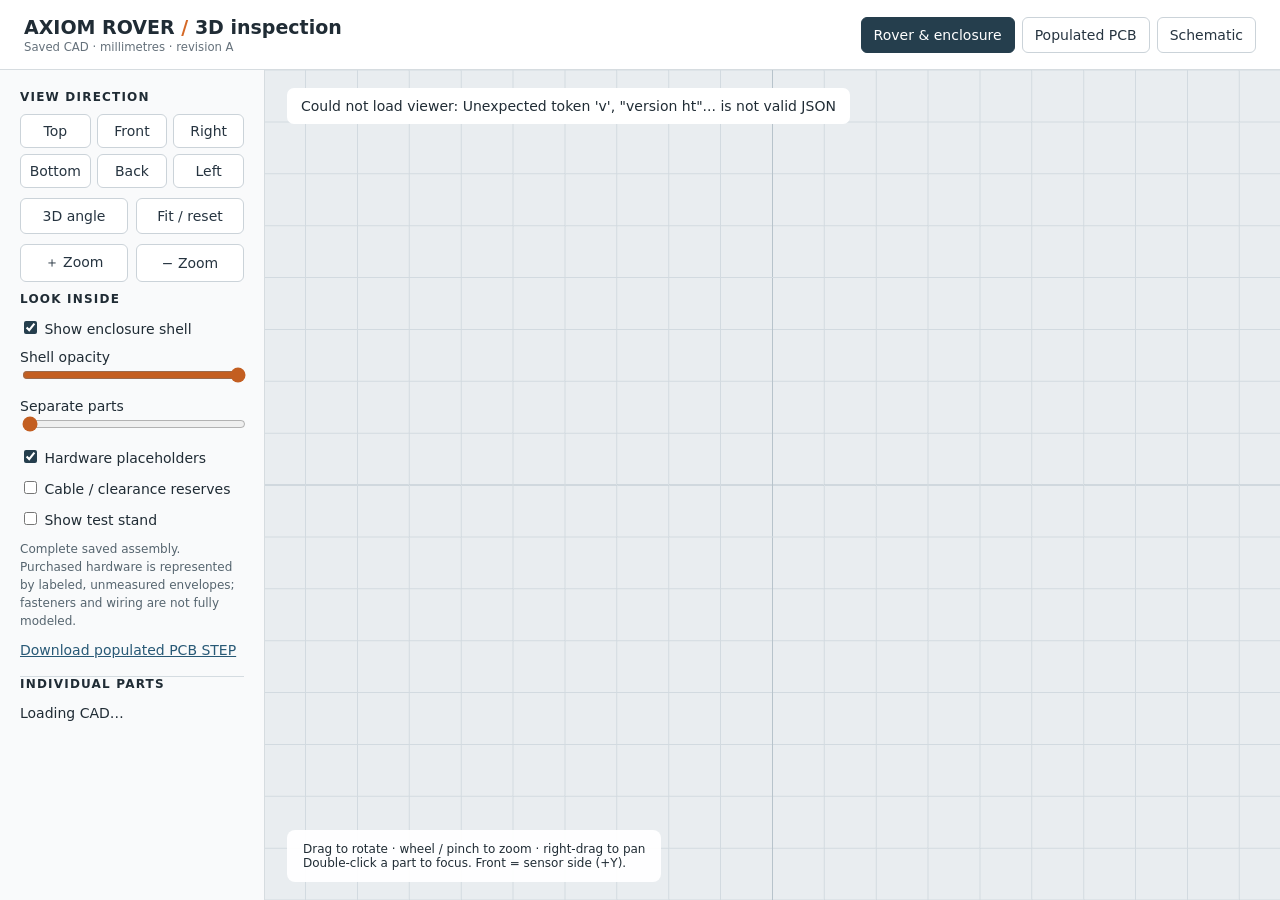
==== viewer/index.html @ 493c97a8 "feat: add interactive rover and populated PCB viewer" ====
<!doctype html><html lang="en"><head><meta charset="utf-8"><meta name="viewport" content="width=device-width,initial-scale=1"><title>Axiom Rover · 3D inspection</title>
<style>
*{box-sizing:border-box}body{margin:0;background:#e9edf0;color:#202c35;font:14px system-ui,sans-serif}header{height:70px;background:#fff;border-bottom:1px solid #d6dce0;display:flex;align-items:center;gap:24px;padding:0 24px}h1{font-size:19px;margin:0}small{color:#65717b}nav{display:flex;gap:7px;margin-left:auto}button,select{font:inherit;border:1px solid #cbd3d9;background:white;color:#263440;border-radius:6px;padding:9px 12px;cursor:pointer}button:hover{background:#eaf0f5}button[aria-pressed=true]{background:#253e4d;color:white;border-color:#253e4d}button:focus-visible,input:focus-visible,select:focus-visible{outline:3px solid #eb7b2f;outline-offset:2px}main{display:grid;grid-template-columns:265px 1fr;height:calc(100dvh - 70px)}aside{background:#f9fafb;padding:20px;overflow:auto;border-right:1px solid #d6dce0}h2{font-size:12px;letter-spacing:.1em;text-transform:uppercase;margin:20px 0 10px}h2:first-child{margin-top:0}.views{display:grid;grid-template-columns:repeat(3,1fr);gap:6px}.views button{padding:8px 2px}.row{display:flex;gap:8px;margin:10px 0}.row button{flex:1}label{display:block;margin:12px 0}input[type=range]{width:100%;accent-color:#c35e21}input[type=checkbox]{accent-color:#253e4d}#stage{position:relative;min-width:0;overflow:hidden}canvas{display:block;touch-action:none;width:100%;height:100%}#hint{position:absolute;left:22px;bottom:18px;background:#fffffff0;padding:12px 16px;border-radius:8px;pointer-events:none;font-size:12px}#status{position:absolute;left:22px;top:18px;background:#fff;padding:10px 14px;border-radius:7px;max-width:80%}#parts label{margin:7px 0;font-size:12px;overflow-wrap:anywhere}#parts{border-top:1px solid #d5dce1;margin-top:18px}#drawing{display:none;position:absolute;inset:0;overflow:hidden;background:#f7f5ef;touch-action:none}#drawing img{position:absolute;left:50%;top:50%;max-width:none;user-select:none;pointer-events:none}a{color:#285976}.note{font-size:12px;line-height:1.5;color:#56656f}.download{display:block;margin-top:10px}@media(max-width:700px){header{padding:12px;height:auto;flex-wrap:wrap;gap:8px}nav{margin-left:0}main{grid-template-columns:190px 1fr;height:85dvh}aside{padding:10px}h1{font-size:16px}#hint{left:8px;bottom:8px;padding:8px;max-width:90%}}
</style><script type="importmap">{"imports":{"three":"./vendor/three.module.js"}}</script></head><body>
<header><div><h1>AXIOM ROVER <span style="color:#d56927">/</span> 3D inspection</h1><small>Saved CAD · millimetres · revision A</small></div><nav aria-label="Inspect"><button data-mode="rover" aria-pressed="true">Rover & enclosure</button><button data-mode="pcb" aria-pressed="false">Populated PCB</button><button data-mode="schematic" aria-pressed="false">Schematic</button></nav></header>
<main><aside><h2>View direction</h2><div class="views"><button data-view="top">Top</button><button data-view="front">Front</button><button data-view="right">Right</button><button data-view="bottom">Bottom</button><button data-view="back">Back</button><button data-view="left">Left</button></div><div class="row"><button id="iso">3D angle</button><button id="fit">Fit / reset</button></div><div class="row"><button id="in" aria-label="Zoom in">＋ Zoom</button><button id="out" aria-label="Zoom out">− Zoom</button></div>
<section id="rover-options"><h2>Look inside</h2><label><input id="shell" type="checkbox" checked> Show enclosure shell</label><label>Shell opacity <input id="opacity" type="range" min="0.08" max="1" step=".02" value="1"></label><label>Separate parts <input id="explode" type="range" min="0" max="1" step=".02" value="0"></label><label><input id="envelopes" type="checkbox" checked> Hardware placeholders</label><label><input id="reserves" type="checkbox"> Cable / clearance reserves</label><label><input id="stand" type="checkbox"> Show test stand</label></section>
<section id="pcb-options" hidden><h2>Board detail</h2><label><input id="components" type="checkbox" checked> Show components</label><div class="row"><button data-drawing="top">Top routing</button><button data-drawing="bottom">Bottom routing</button></div><button id="board3d">Return to 3D board</button></section>
<p class="note" id="disclaimer">Complete saved assembly. Purchased hardware is represented by labeled, unmeasured envelopes; fasteners and wiring are not fully modeled.</p><a class="download" href="carrier-populated.step" download>Download populated PCB STEP</a><div id="parts"><h2>Individual parts</h2><p>Loading CAD…</p></div></aside>
<div id="stage"><div id="status" role="status">Loading CAD geometry…</div><div id="drawing"><img alt="Circuit drawing"></div><div id="hint">Drag to rotate · wheel / pinch to zoom · right-drag to pan<br>Double-click a part to focus. Front = sensor side (+Y).</div></div></main>
<script type="module" src="app.js"></script></body></html>
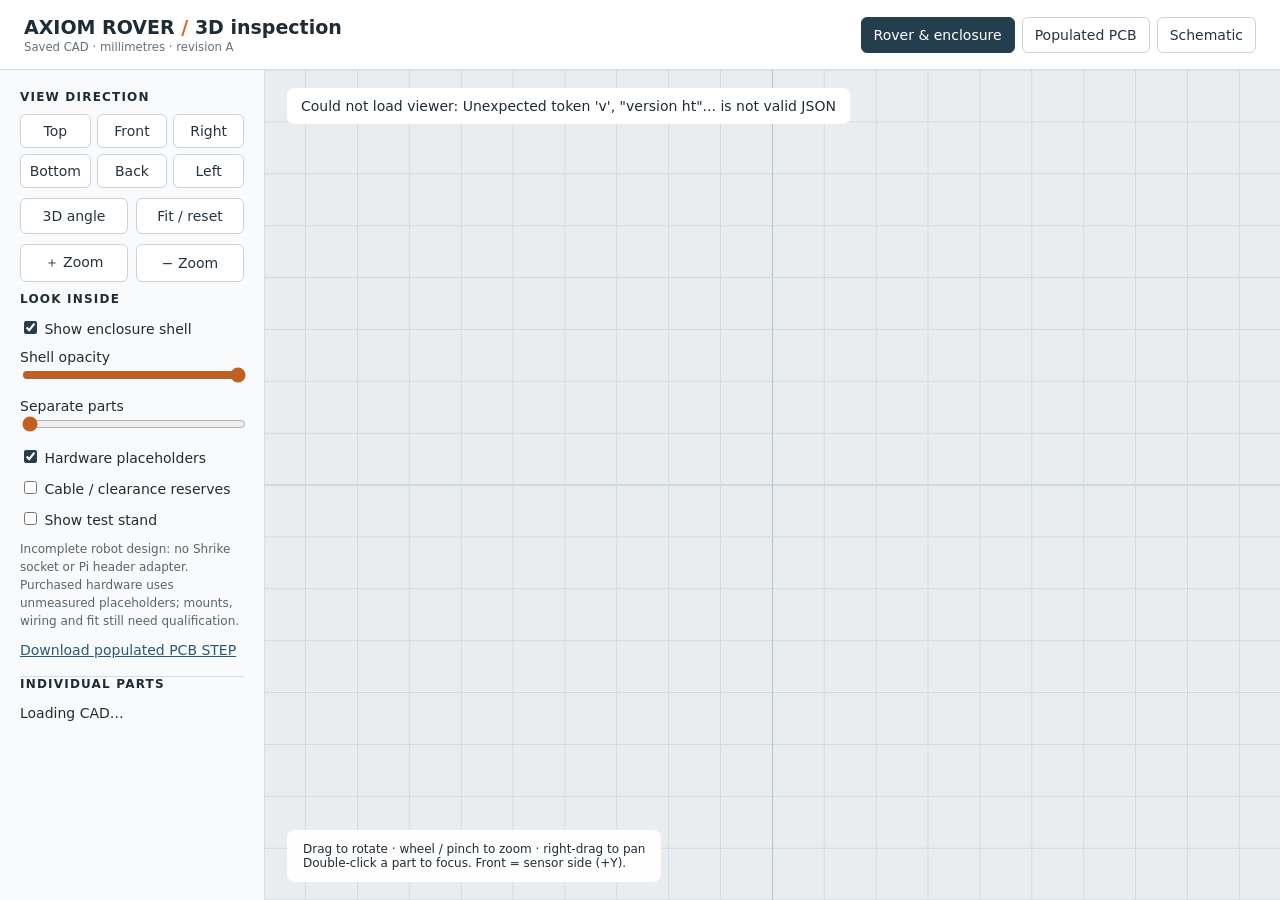
==== commit afb0c9eb: "fix(hardware): correct Pi mounting datum and document carrier gaps" ====
--- a/viewer/index.html
+++ b/viewer/index.html
@@ -6,6 +6,6 @@
 <main><aside><h2>View direction</h2><div class="views"><button data-view="top">Top</button><button data-view="front">Front</button><button data-view="right">Right</button><button data-view="bottom">Bottom</button><button data-view="back">Back</button><button data-view="left">Left</button></div><div class="row"><button id="iso">3D angle</button><button id="fit">Fit / reset</button></div><div class="row"><button id="in" aria-label="Zoom in">＋ Zoom</button><button id="out" aria-label="Zoom out">− Zoom</button></div>
 <section id="rover-options"><h2>Look inside</h2><label><input id="shell" type="checkbox" checked> Show enclosure shell</label><label>Shell opacity <input id="opacity" type="range" min="0.08" max="1" step=".02" value="1"></label><label>Separate parts <input id="explode" type="range" min="0" max="1" step=".02" value="0"></label><label><input id="envelopes" type="checkbox" checked> Hardware placeholders</label><label><input id="reserves" type="checkbox"> Cable / clearance reserves</label><label><input id="stand" type="checkbox"> Show test stand</label></section>
 <section id="pcb-options" hidden><h2>Board detail</h2><label><input id="components" type="checkbox" checked> Show components</label><div class="row"><button data-drawing="top">Top routing</button><button data-drawing="bottom">Bottom routing</button></div><button id="board3d">Return to 3D board</button></section>
-<p class="note" id="disclaimer">Complete saved assembly. Purchased hardware is represented by labeled, unmeasured envelopes; fasteners and wiring are not fully modeled.</p><a class="download" href="carrier-populated.step" download>Download populated PCB STEP</a><div id="parts"><h2>Individual parts</h2><p>Loading CAD…</p></div></aside>
+<p class="note" id="disclaimer">Incomplete robot design: no Shrike socket or Pi header adapter. Purchased hardware uses unmeasured placeholders; mounts, wiring and fit still need qualification.</p><a class="download" href="carrier-populated.step" download>Download populated PCB STEP</a><div id="parts"><h2>Individual parts</h2><p>Loading CAD…</p></div></aside>
 <div id="stage"><div id="status" role="status">Loading CAD geometry…</div><div id="drawing"><img alt="Circuit drawing"></div><div id="hint">Drag to rotate · wheel / pinch to zoom · right-drag to pan<br>Double-click a part to focus. Front = sensor side (+Y).</div></div></main>
 <script type="module" src="app.js"></script></body></html>
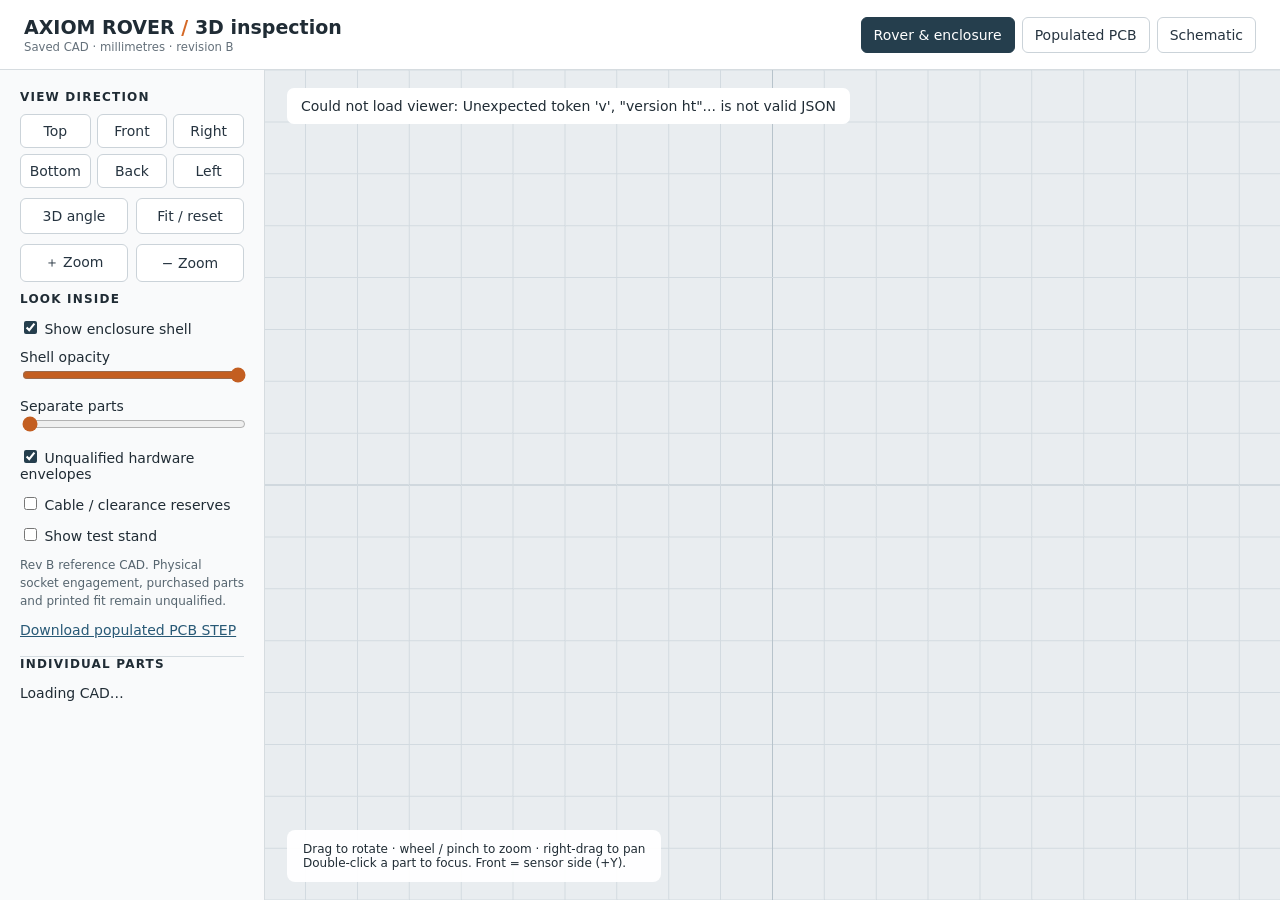
==== commit 193e4ef1: "Add Rev B Pi 5 and Shrike rover carrier and enclosure" ====
--- a/viewer/index.html
+++ b/viewer/index.html
@@ -2,10 +2,10 @@
 <style>
 *{box-sizing:border-box}body{margin:0;background:#e9edf0;color:#202c35;font:14px system-ui,sans-serif}header{height:70px;background:#fff;border-bottom:1px solid #d6dce0;display:flex;align-items:center;gap:24px;padding:0 24px}h1{font-size:19px;margin:0}small{color:#65717b}nav{display:flex;gap:7px;margin-left:auto}button,select{font:inherit;border:1px solid #cbd3d9;background:white;color:#263440;border-radius:6px;padding:9px 12px;cursor:pointer}button:hover{background:#eaf0f5}button[aria-pressed=true]{background:#253e4d;color:white;border-color:#253e4d}button:focus-visible,input:focus-visible,select:focus-visible{outline:3px solid #eb7b2f;outline-offset:2px}main{display:grid;grid-template-columns:265px 1fr;height:calc(100dvh - 70px)}aside{background:#f9fafb;padding:20px;overflow:auto;border-right:1px solid #d6dce0}h2{font-size:12px;letter-spacing:.1em;text-transform:uppercase;margin:20px 0 10px}h2:first-child{margin-top:0}.views{display:grid;grid-template-columns:repeat(3,1fr);gap:6px}.views button{padding:8px 2px}.row{display:flex;gap:8px;margin:10px 0}.row button{flex:1}label{display:block;margin:12px 0}input[type=range]{width:100%;accent-color:#c35e21}input[type=checkbox]{accent-color:#253e4d}#stage{position:relative;min-width:0;overflow:hidden}canvas{display:block;touch-action:none;width:100%;height:100%}#hint{position:absolute;left:22px;bottom:18px;background:#fffffff0;padding:12px 16px;border-radius:8px;pointer-events:none;font-size:12px}#status{position:absolute;left:22px;top:18px;background:#fff;padding:10px 14px;border-radius:7px;max-width:80%}#parts label{margin:7px 0;font-size:12px;overflow-wrap:anywhere}#parts{border-top:1px solid #d5dce1;margin-top:18px}#drawing{display:none;position:absolute;inset:0;overflow:hidden;background:#f7f5ef;touch-action:none}#drawing img{position:absolute;left:50%;top:50%;max-width:none;user-select:none;pointer-events:none}a{color:#285976}.note{font-size:12px;line-height:1.5;color:#56656f}.download{display:block;margin-top:10px}@media(max-width:700px){header{padding:12px;height:auto;flex-wrap:wrap;gap:8px}nav{margin-left:0}main{grid-template-columns:190px 1fr;height:85dvh}aside{padding:10px}h1{font-size:16px}#hint{left:8px;bottom:8px;padding:8px;max-width:90%}}
 </style><script type="importmap">{"imports":{"three":"./vendor/three.module.js"}}</script></head><body>
-<header><div><h1>AXIOM ROVER <span style="color:#d56927">/</span> 3D inspection</h1><small>Saved CAD · millimetres · revision A</small></div><nav aria-label="Inspect"><button data-mode="rover" aria-pressed="true">Rover & enclosure</button><button data-mode="pcb" aria-pressed="false">Populated PCB</button><button data-mode="schematic" aria-pressed="false">Schematic</button></nav></header>
+<header><div><h1>AXIOM ROVER <span style="color:#d56927">/</span> 3D inspection</h1><small>Saved CAD · millimetres · revision B</small></div><nav aria-label="Inspect"><button data-mode="rover" aria-pressed="true">Rover & enclosure</button><button data-mode="pcb" aria-pressed="false">Populated PCB</button><button data-mode="schematic" aria-pressed="false">Schematic</button></nav></header>
 <main><aside><h2>View direction</h2><div class="views"><button data-view="top">Top</button><button data-view="front">Front</button><button data-view="right">Right</button><button data-view="bottom">Bottom</button><button data-view="back">Back</button><button data-view="left">Left</button></div><div class="row"><button id="iso">3D angle</button><button id="fit">Fit / reset</button></div><div class="row"><button id="in" aria-label="Zoom in">＋ Zoom</button><button id="out" aria-label="Zoom out">− Zoom</button></div>
-<section id="rover-options"><h2>Look inside</h2><label><input id="shell" type="checkbox" checked> Show enclosure shell</label><label>Shell opacity <input id="opacity" type="range" min="0.08" max="1" step=".02" value="1"></label><label>Separate parts <input id="explode" type="range" min="0" max="1" step=".02" value="0"></label><label><input id="envelopes" type="checkbox" checked> Hardware placeholders</label><label><input id="reserves" type="checkbox"> Cable / clearance reserves</label><label><input id="stand" type="checkbox"> Show test stand</label></section>
+<section id="rover-options"><h2>Look inside</h2><label><input id="shell" type="checkbox" checked> Show enclosure shell</label><label>Shell opacity <input id="opacity" type="range" min="0.08" max="1" step=".02" value="1"></label><label>Separate parts <input id="explode" type="range" min="0" max="1" step=".02" value="0"></label><label><input id="envelopes" type="checkbox" checked> Unqualified hardware envelopes</label><label><input id="reserves" type="checkbox"> Cable / clearance reserves</label><label><input id="stand" type="checkbox"> Show test stand</label></section>
 <section id="pcb-options" hidden><h2>Board detail</h2><label><input id="components" type="checkbox" checked> Show components</label><div class="row"><button data-drawing="top">Top routing</button><button data-drawing="bottom">Bottom routing</button></div><button id="board3d">Return to 3D board</button></section>
-<p class="note" id="disclaimer">Incomplete robot design: no Shrike socket or Pi header adapter. Purchased hardware uses unmeasured placeholders; mounts, wiring and fit still need qualification.</p><a class="download" href="carrier-populated.step" download>Download populated PCB STEP</a><div id="parts"><h2>Individual parts</h2><p>Loading CAD…</p></div></aside>
+<p class="note" id="disclaimer">Rev B reference CAD. Physical socket engagement, purchased parts and printed fit remain unqualified.</p><a class="download" href="carrier-populated.step" download>Download populated PCB STEP</a><div id="parts"><h2>Individual parts</h2><p>Loading CAD…</p></div></aside>
 <div id="stage"><div id="status" role="status">Loading CAD geometry…</div><div id="drawing"><img alt="Circuit drawing"></div><div id="hint">Drag to rotate · wheel / pinch to zoom · right-drag to pan<br>Double-click a part to focus. Front = sensor side (+Y).</div></div></main>
 <script type="module" src="app.js"></script></body></html>
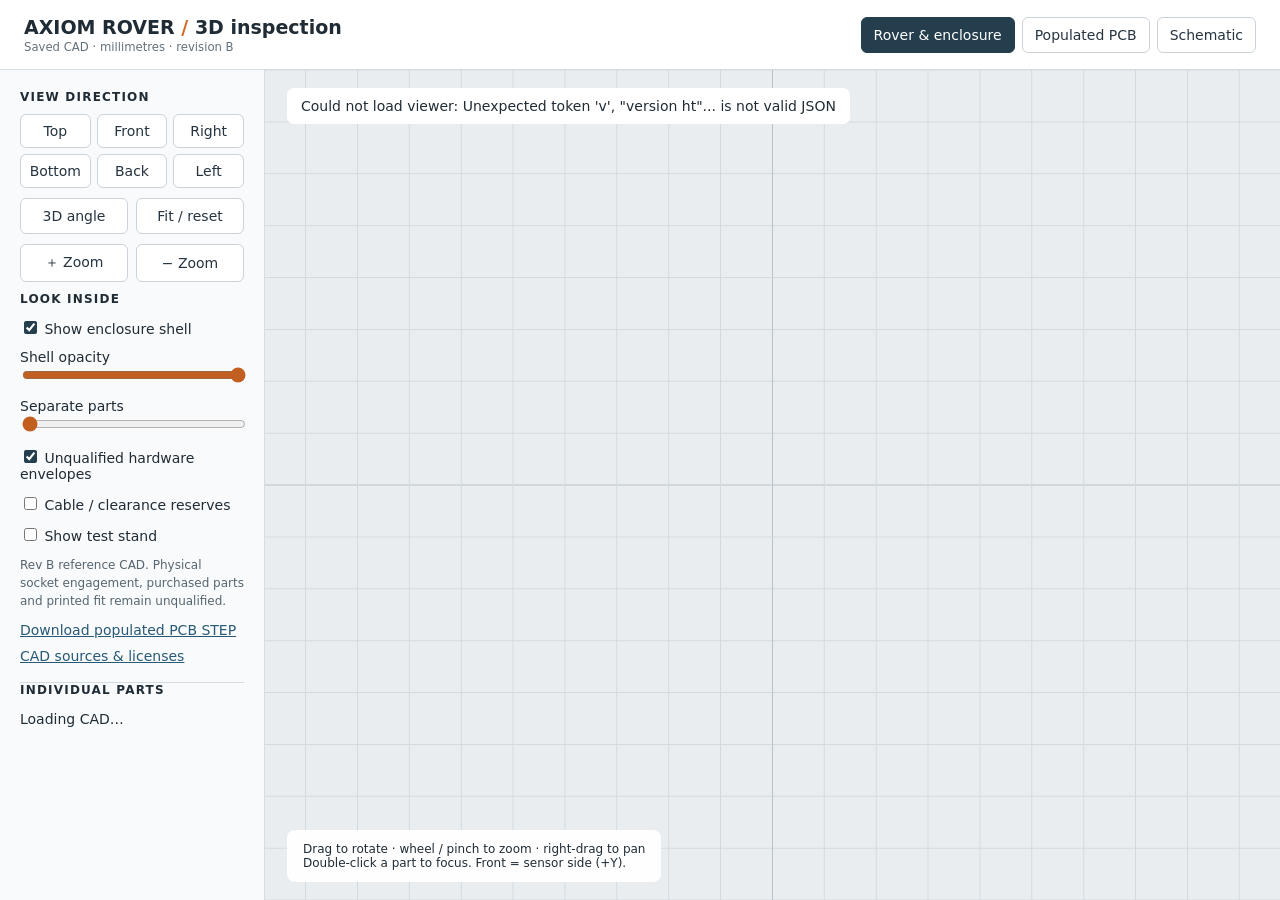
==== commit 3c7ca0c1: "feat(viewer): deploy lossless static CAD viewer to Vercel" ====
--- a/viewer/index.html
+++ b/viewer/index.html
@@ -6,6 +6,6 @@
 <main><aside><h2>View direction</h2><div class="views"><button data-view="top">Top</button><button data-view="front">Front</button><button data-view="right">Right</button><button data-view="bottom">Bottom</button><button data-view="back">Back</button><button data-view="left">Left</button></div><div class="row"><button id="iso">3D angle</button><button id="fit">Fit / reset</button></div><div class="row"><button id="in" aria-label="Zoom in">＋ Zoom</button><button id="out" aria-label="Zoom out">− Zoom</button></div>
 <section id="rover-options"><h2>Look inside</h2><label><input id="shell" type="checkbox" checked> Show enclosure shell</label><label>Shell opacity <input id="opacity" type="range" min="0.08" max="1" step=".02" value="1"></label><label>Separate parts <input id="explode" type="range" min="0" max="1" step=".02" value="0"></label><label><input id="envelopes" type="checkbox" checked> Unqualified hardware envelopes</label><label><input id="reserves" type="checkbox"> Cable / clearance reserves</label><label><input id="stand" type="checkbox"> Show test stand</label></section>
 <section id="pcb-options" hidden><h2>Board detail</h2><label><input id="components" type="checkbox" checked> Show components</label><div class="row"><button data-drawing="top">Top routing</button><button data-drawing="bottom">Bottom routing</button></div><button id="board3d">Return to 3D board</button></section>
-<p class="note" id="disclaimer">Rev B reference CAD. Physical socket engagement, purchased parts and printed fit remain unqualified.</p><a class="download" href="carrier-populated.step" download>Download populated PCB STEP</a><div id="parts"><h2>Individual parts</h2><p>Loading CAD…</p></div></aside>
+<p class="note" id="disclaimer">Rev B reference CAD. Physical socket engagement, purchased parts and printed fit remain unqualified.</p><a class="download" href="carrier-populated.step" download>Download populated PCB STEP</a><a class="download" href="credits.html">CAD sources &amp; licenses</a><div id="parts"><h2>Individual parts</h2><p>Loading CAD…</p></div></aside>
 <div id="stage"><div id="status" role="status">Loading CAD geometry…</div><div id="drawing"><img alt="Circuit drawing"></div><div id="hint">Drag to rotate · wheel / pinch to zoom · right-drag to pan<br>Double-click a part to focus. Front = sensor side (+Y).</div></div></main>
 <script type="module" src="app.js"></script></body></html>
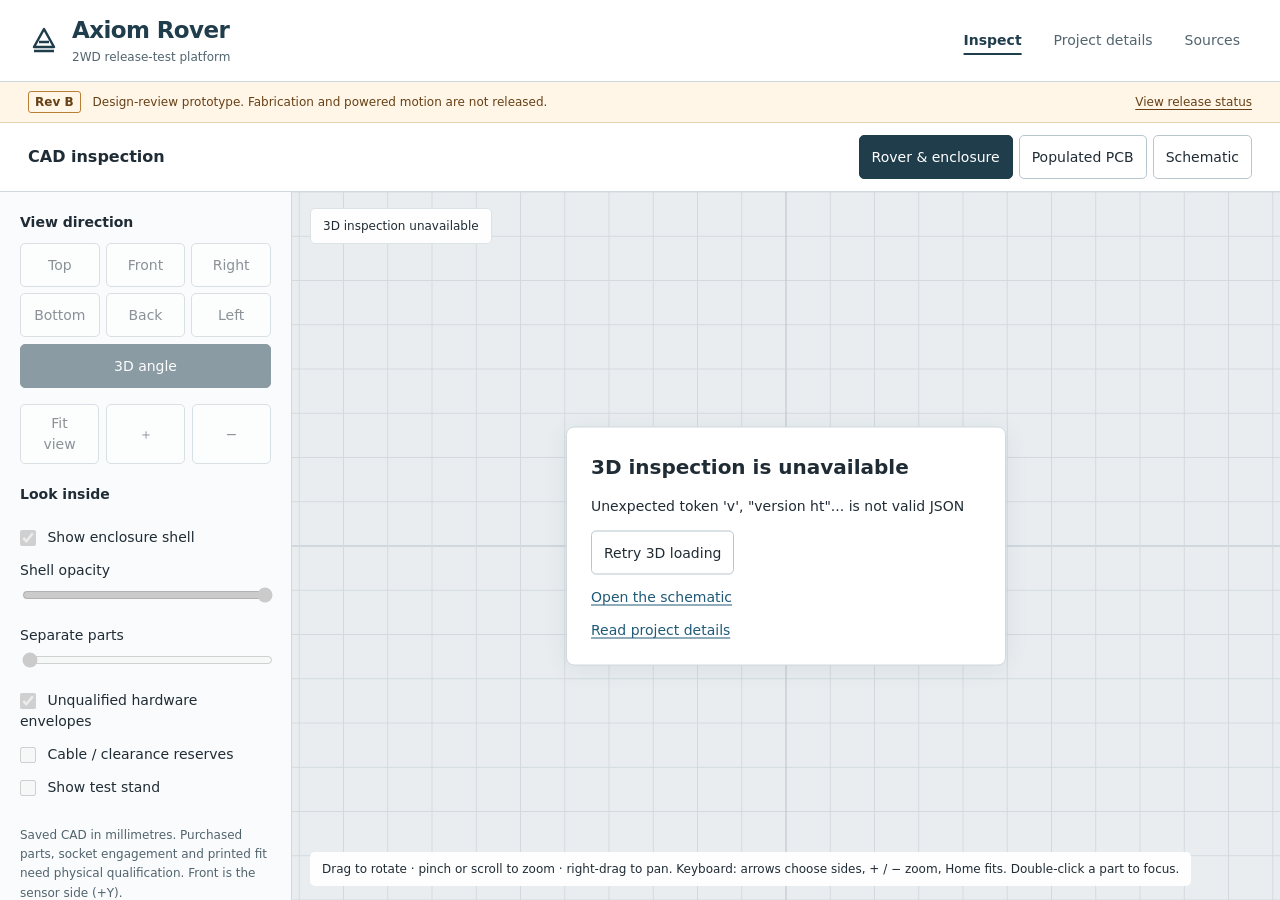
==== commit c7efda69: "feat(viewer): prepare inspection site for deployment" ====
--- a/viewer/index.html
+++ b/viewer/index.html
@@ -1,11 +1,51 @@
-<!doctype html><html lang="en"><head><meta charset="utf-8"><meta name="viewport" content="width=device-width,initial-scale=1"><title>Axiom Rover · 3D inspection</title>
-<style>
-*{box-sizing:border-box}body{margin:0;background:#e9edf0;color:#202c35;font:14px system-ui,sans-serif}header{height:70px;background:#fff;border-bottom:1px solid #d6dce0;display:flex;align-items:center;gap:24px;padding:0 24px}h1{font-size:19px;margin:0}small{color:#65717b}nav{display:flex;gap:7px;margin-left:auto}button,select{font:inherit;border:1px solid #cbd3d9;background:white;color:#263440;border-radius:6px;padding:9px 12px;cursor:pointer}button:hover{background:#eaf0f5}button[aria-pressed=true]{background:#253e4d;color:white;border-color:#253e4d}button:focus-visible,input:focus-visible,select:focus-visible{outline:3px solid #eb7b2f;outline-offset:2px}main{display:grid;grid-template-columns:265px 1fr;height:calc(100dvh - 70px)}aside{background:#f9fafb;padding:20px;overflow:auto;border-right:1px solid #d6dce0}h2{font-size:12px;letter-spacing:.1em;text-transform:uppercase;margin:20px 0 10px}h2:first-child{margin-top:0}.views{display:grid;grid-template-columns:repeat(3,1fr);gap:6px}.views button{padding:8px 2px}.row{display:flex;gap:8px;margin:10px 0}.row button{flex:1}label{display:block;margin:12px 0}input[type=range]{width:100%;accent-color:#c35e21}input[type=checkbox]{accent-color:#253e4d}#stage{position:relative;min-width:0;overflow:hidden}canvas{display:block;touch-action:none;width:100%;height:100%}#hint{position:absolute;left:22px;bottom:18px;background:#fffffff0;padding:12px 16px;border-radius:8px;pointer-events:none;font-size:12px}#status{position:absolute;left:22px;top:18px;background:#fff;padding:10px 14px;border-radius:7px;max-width:80%}#parts label{margin:7px 0;font-size:12px;overflow-wrap:anywhere}#parts{border-top:1px solid #d5dce1;margin-top:18px}#drawing{display:none;position:absolute;inset:0;overflow:hidden;background:#f7f5ef;touch-action:none}#drawing img{position:absolute;left:50%;top:50%;max-width:none;user-select:none;pointer-events:none}a{color:#285976}.note{font-size:12px;line-height:1.5;color:#56656f}.download{display:block;margin-top:10px}@media(max-width:700px){header{padding:12px;height:auto;flex-wrap:wrap;gap:8px}nav{margin-left:0}main{grid-template-columns:190px 1fr;height:85dvh}aside{padding:10px}h1{font-size:16px}#hint{left:8px;bottom:8px;padding:8px;max-width:90%}}
-</style><script type="importmap">{"imports":{"three":"./vendor/three.module.js"}}</script></head><body>
-<header><div><h1>AXIOM ROVER <span style="color:#d56927">/</span> 3D inspection</h1><small>Saved CAD · millimetres · revision B</small></div><nav aria-label="Inspect"><button data-mode="rover" aria-pressed="true">Rover & enclosure</button><button data-mode="pcb" aria-pressed="false">Populated PCB</button><button data-mode="schematic" aria-pressed="false">Schematic</button></nav></header>
-<main><aside><h2>View direction</h2><div class="views"><button data-view="top">Top</button><button data-view="front">Front</button><button data-view="right">Right</button><button data-view="bottom">Bottom</button><button data-view="back">Back</button><button data-view="left">Left</button></div><div class="row"><button id="iso">3D angle</button><button id="fit">Fit / reset</button></div><div class="row"><button id="in" aria-label="Zoom in">＋ Zoom</button><button id="out" aria-label="Zoom out">− Zoom</button></div>
-<section id="rover-options"><h2>Look inside</h2><label><input id="shell" type="checkbox" checked> Show enclosure shell</label><label>Shell opacity <input id="opacity" type="range" min="0.08" max="1" step=".02" value="1"></label><label>Separate parts <input id="explode" type="range" min="0" max="1" step=".02" value="0"></label><label><input id="envelopes" type="checkbox" checked> Unqualified hardware envelopes</label><label><input id="reserves" type="checkbox"> Cable / clearance reserves</label><label><input id="stand" type="checkbox"> Show test stand</label></section>
-<section id="pcb-options" hidden><h2>Board detail</h2><label><input id="components" type="checkbox" checked> Show components</label><div class="row"><button data-drawing="top">Top routing</button><button data-drawing="bottom">Bottom routing</button></div><button id="board3d">Return to 3D board</button></section>
-<p class="note" id="disclaimer">Rev B reference CAD. Physical socket engagement, purchased parts and printed fit remain unqualified.</p><a class="download" href="carrier-populated.step" download>Download populated PCB STEP</a><a class="download" href="credits.html">CAD sources &amp; licenses</a><div id="parts"><h2>Individual parts</h2><p>Loading CAD…</p></div></aside>
-<div id="stage"><div id="status" role="status">Loading CAD geometry…</div><div id="drawing"><img alt="Circuit drawing"></div><div id="hint">Drag to rotate · wheel / pinch to zoom · right-drag to pan<br>Double-click a part to focus. Front = sensor side (+Y).</div></div></main>
-<script type="module" src="app.js"></script></body></html>
+<!doctype html>
+<html lang="en">
+<head>
+  <meta charset="utf-8">
+  <meta name="viewport" content="width=device-width,initial-scale=1">
+  <meta name="theme-color" content="#203d4c">
+  <meta name="description" content="Inspect Axiom Rover's Rev B enclosure, populated PCB and schematic. Explore the reference CAD, design specifications and outstanding hardware release gates.">
+  <meta property="og:title" content="Axiom Rover · Interactive CAD inspection">
+  <meta property="og:description" content="Explore the 2WD test platform, Pi 5 carrier and Shrike controller. Rev B is a design-review prototype; physical qualification is pending.">
+  <meta property="og:type" content="website">
+  <meta property="og:url" content="https://axiom-rover.vercel.app/">
+  <meta property="og:image" content="https://axiom-rover.vercel.app/viewer/rover-preview.png">
+  <meta property="og:image:alt" content="Reference CAD of the Axiom Rover enclosure and populated carrier">
+  <meta name="twitter:card" content="summary_large_image">
+  <link rel="canonical" href="https://axiom-rover.vercel.app/">
+  <link rel="icon" href="favicon.svg" type="image/svg+xml">
+  <link rel="stylesheet" href="styles.css">
+  <title>Axiom Rover · Interactive CAD inspection</title>
+  <script type="importmap">{"imports":{"three":"./vendor/three.module.js"}}</script>
+</head>
+<body class="viewer-page">
+  <a class="skip-link" href="#inspection">Skip to inspection</a>
+  <header class="site-header">
+    <a class="brand" href="./"><svg viewBox="0 0 32 32" width="32" height="32" aria-hidden="true"><path d="M6 23 16 5l10 18H6Zm5-5h10M6 27h20" fill="none" stroke="currentColor" stroke-width="2.5" stroke-linejoin="round"/></svg><span>Axiom Rover<small>2WD release-test platform</small></span></a>
+    <nav class="site-nav" aria-label="Site"><a href="./" aria-current="page">Inspect</a><a href="project.html">Project details</a><a href="credits.html">Sources</a></nav>
+  </header>
+  <div class="review-banner"><span class="revision">Rev B</span><span>Design-review prototype. Fabrication and powered motion are not released.</span><a href="project.html#release">View release status</a></div>
+  <div class="inspection-bar"><h1>CAD inspection</h1><nav class="mode-tabs" aria-label="Inspection mode"><button data-mode="rover" aria-pressed="true">Rover &amp; enclosure</button><button data-mode="pcb" aria-pressed="false">Populated PCB</button><button data-mode="schematic" aria-pressed="false">Schematic</button></nav><a class="mobile-controls" href="#controls">Controls ↓</a></div>
+  <main id="inspection" tabindex="-1">
+    <section id="stage" aria-label="CAD and drawing viewport" aria-describedby="hint" tabindex="0">
+      <div id="status" role="status" aria-live="polite">Loading CAD geometry…</div>
+      <div id="load-error" hidden><strong>3D inspection is unavailable</strong><p id="error-detail"></p><button id="retry">Retry 3D loading</button><a href="?mode=schematic">Open the schematic</a><a href="project.html">Read project details</a></div>
+      <div id="drawing" hidden><img alt="Circuit drawing" draggable="false"></div>
+      <div id="hint">Drag to rotate · pinch or scroll to zoom · right-drag to pan.<br>Keyboard: arrows rotate, + / − zoom, Home fits. Double-click a part to focus.</div>
+      <noscript><div class="no-script"><img src="rover-preview.png" alt="Reference CAD of the rover's enclosure and populated carrier"><p>Enable JavaScript for interactive inspection. <a href="project.html">Project details</a>, <a href="../electronics/out/schematic/carrier.svg">the schematic</a> and <a href="carrier-populated.step" download>CAD downloads</a> remain available.</p></div></noscript>
+    </section>
+    <aside id="controls" aria-label="Inspection controls" tabindex="-1">
+      <a class="mobile-controls" href="#stage">Back to model ↑</a>
+      <fieldset id="view-controls" disabled><legend>View direction</legend><div class="views"><button data-view="top">Top</button><button data-view="front">Front</button><button data-view="right">Right</button><button data-view="bottom">Bottom</button><button data-view="back">Back</button><button data-view="left">Left</button></div><button id="iso" class="full-width" aria-pressed="true">3D angle</button></fieldset>
+      <div class="row"><button id="fit" disabled>Fit view</button><button id="in" aria-label="Zoom in" disabled>＋</button><button id="out" aria-label="Zoom out" disabled>−</button></div>
+      <fieldset id="rover-options" disabled><legend>Look inside</legend><label><input id="shell" type="checkbox" checked> Show enclosure shell</label><label>Shell opacity <input id="opacity" type="range" min="0.08" max="1" step=".02" value="1"></label><label>Separate parts <input id="explode" type="range" min="0" max="1" step=".02" value="0"></label><label><input id="envelopes" type="checkbox" checked> Unqualified hardware envelopes</label><label><input id="reserves" type="checkbox"> Cable / clearance reserves</label><label><input id="stand" type="checkbox"> Show test stand</label></fieldset>
+      <fieldset id="pcb-options" disabled hidden><legend>Board detail</legend><label><input id="components" type="checkbox" checked> Show components</label><div class="row"><button data-drawing="top" aria-pressed="false">Top routing</button><button data-drawing="bottom" aria-pressed="false">Bottom routing</button></div><button id="board3d" class="full-width">Return to 3D board</button></fieldset>
+      <p class="note" id="disclaimer">Saved CAD in millimetres. Physical fit and socket engagement remain unqualified. Front is the sensor side (+Y).</p>
+      <details id="parts-panel"><summary>Individual parts</summary><div id="parts"><p class="note">Available when geometry has loaded.</p></div></details>
+      <div class="downloads"><h2>Review files</h2><a href="carrier-populated.step" download>Populated PCB STEP <span>16 MB</span></a><a href="../electronics/out/schematic/carrier.svg">Electrical schematic <span>SVG</span></a><a href="project.html">Specifications &amp; documentation</a><a href="credits.html">CAD sources &amp; licenses</a></div>
+      <p class="note">Reference geometry only. <a href="project.html#release">See what still needs verification.</a></p>
+    </aside>
+  </main>
+  <script type="module" src="app.js"></script>
+</body>
+</html>
--- a/viewer/styles.css
+++ b/viewer/styles.css
@@ -0,0 +1,5 @@
+:root{color-scheme:light;--ink:#202c35;--muted:#52646e;--blue:#203d4c;--line:#ced8dd;--paper:#fff;--ground:#e9edf0;--accent:#956024;font:14px/1.5 system-ui,-apple-system,BlinkMacSystemFont,"Segoe UI",sans-serif;color:var(--ink);background:#f7f9fa}
+*{box-sizing:border-box}body{margin:0}a{color:#205a79;text-underline-offset:3px}a:hover{color:#102f42}button,input,select{font:inherit}button{min-height:44px;border:1px solid #b8c6ce;background:#fff;color:var(--ink);border-radius:5px;padding:8px 12px;cursor:pointer}button:hover:not(:disabled){background:#e9f0f4}button[aria-pressed=true]{background:var(--blue);border-color:var(--blue);color:white}button:disabled{cursor:default;opacity:.5}:focus-visible{outline:3px solid #1479ac;outline-offset:3px}[hidden]{display:none!important}.skip-link{position:fixed;left:16px;top:-80px;z-index:20;background:white;padding:12px}.skip-link:focus{top:12px}.site-header{min-height:82px;display:flex;align-items:center;justify-content:space-between;gap:20px;padding:16px 28px;background:var(--paper);border-bottom:1px solid var(--line)}.brand{display:flex;gap:12px;align-items:center;text-decoration:none;color:var(--blue);font-size:23px;font-weight:750;line-height:1.2;letter-spacing:-.6px}.brand small{display:block;font-size:12px;font-weight:450;letter-spacing:0;color:var(--muted);margin-top:5px}.site-nav{display:flex;gap:8px}.site-nav a{padding:10px 12px;text-decoration:none;color:var(--muted)}.site-nav a[aria-current=page]{color:var(--blue);font-weight:650;text-decoration:underline;text-decoration-thickness:2px;text-underline-offset:8px}.review-banner{display:flex;align-items:center;gap:12px;padding:9px 28px;background:#fff6e8;border-bottom:1px solid #e6d3b5;font-size:12px;color:#674015}.review-banner a{color:inherit;margin-left:auto;white-space:nowrap}.revision{border:1px solid #b88037;border-radius:3px;padding:1px 6px;font-weight:700;white-space:nowrap}.inspection-bar{display:flex;align-items:center;gap:20px;padding:12px 28px;background:white;border-bottom:1px solid var(--line)}.inspection-bar h1{font-size:16px;margin:0;font-weight:600}.mode-tabs{display:flex;gap:6px;margin-left:auto}.viewer-page{height:100dvh;display:flex;flex-direction:column}.viewer-page main{display:grid;grid-template-columns:292px minmax(0,1fr);grid-template-areas:"controls stage";flex:1;min-height:0}.viewer-page aside{grid-area:controls;overflow:auto;padding:20px;background:#f9fbfc;border-right:1px solid var(--line)}fieldset{padding:0;margin:0 0 16px;border:0;min-width:0}legend,h2{font-size:14px;font-weight:700;margin:0 0 10px;padding:0}label{display:block;margin:12px 0}input[type=range]{width:100%;min-height:24px;accent-color:var(--blue)}input[type=checkbox]{accent-color:var(--blue);width:16px;height:16px;vertical-align:middle;margin:0 7px 0 0}.views{display:grid;grid-template-columns:repeat(3,1fr);gap:6px}.views button{padding:7px 3px}.row{display:flex;gap:7px;margin:10px 0 20px}.row button{flex:1}.full-width{width:100%;margin-top:7px}#stage{grid-area:stage;position:relative;min-width:0;min-height:0;overflow:hidden;background:var(--ground)}canvas{display:block;touch-action:none;width:100%;height:100%}#status{position:absolute;z-index:2;top:16px;left:18px;max-width:calc(100% - 36px);padding:8px 12px;background:#ffffffee;border:1px solid #dce3e7;border-radius:5px;font-size:12px;pointer-events:none}#hint{position:absolute;z-index:2;bottom:14px;left:18px;max-width:calc(100% - 36px);padding:8px 12px;background:#fffffff0;border-radius:5px;font-size:12px;pointer-events:none}#drawing{position:absolute;inset:0;overflow:hidden;background:#f7f5ef;touch-action:none}#drawing img{position:absolute;left:50%;top:50%;max-width:none;user-select:none;pointer-events:none}#load-error{position:absolute;z-index:3;top:50%;left:50%;transform:translate(-50%,-50%);width:min(440px,calc(100% - 32px));padding:24px;background:white;border:1px solid var(--line);border-radius:8px;box-shadow:0 4px 24px #203d4c14}#load-error strong{font-size:20px}#load-error a{display:block;margin-top:12px}#load-error p{overflow-wrap:anywhere}.note{font-size:12px;line-height:1.6;color:var(--muted)}details{border-top:1px solid var(--line);padding:14px 0}summary{cursor:pointer;font-weight:650;padding:4px 0}#parts label{font-size:12px;overflow-wrap:anywhere;min-height:26px;line-height:1.5}.downloads{border-top:1px solid var(--line);padding-top:18px}.downloads a{display:block;margin:12px 0}.downloads span{float:right;font-size:12px;color:var(--muted)}.mobile-controls{display:none}.no-script{position:absolute;z-index:4;inset:0;overflow:auto;background:var(--ground);padding:24px}.no-script img{max-width:100%;max-height:70%;object-fit:contain}.no-script p{max-width:60ch;background:white;padding:16px}.content{max-width:1040px;margin:auto;padding:48px 28px 64px}.content h1{font-size:clamp(30px,4vw,44px);line-height:1.15;letter-spacing:-1.3px;margin:0 0 20px;max-width:22ch}.lead{font-size:18px;line-height:1.65;max-width:62ch;color:var(--muted)}.content h2{font-size:24px;letter-spacing:-.5px;margin:38px 0 16px}.content h3{font-size:16px;margin:22px 0 8px}.content p,.content li{max-width:75ch}.content li{margin-bottom:10px}.project-intro{display:grid;grid-template-columns:1.1fr 1fr;gap:32px;align-items:center}.project-intro figure{margin:0}.project-intro img{width:100%;height:auto;border-radius:6px;border:1px solid var(--line)}.button-link{display:inline-block;background:var(--blue);color:#fff;text-decoration:none;border-radius:5px;padding:11px 16px;margin:8px 8px 8px 0}.button-link:hover{background:#305568;color:#fff}.specs{display:grid;grid-template-columns:1fr 1fr;gap:0 28px;margin:0}.specs>div{border-top:1px solid var(--line);padding:15px 0}.specs dt{font-weight:700;margin-bottom:5px}.specs dd{margin:0;color:var(--muted)}.release-box{padding:22px 24px;border-left:4px solid #b88037;background:#fff6e8}.release-box h2{margin-top:0}.resource-list{display:grid;grid-template-columns:1fr 1fr;gap:0 32px;padding:0;list-style:none}.resource-list li{border-top:1px solid var(--line);padding:14px 0;margin:0}.resource-list small{display:block;margin-top:6px;color:var(--muted)}.site-footer{border-top:1px solid var(--line);padding:24px 28px;display:flex;justify-content:space-between;gap:16px;color:var(--muted);font-size:12px}.site-footer a{margin-left:14px}html{scroll-padding-top:16px}
+@media(max-width:900px){.site-header{padding:14px 20px}.inspection-bar{padding:12px 20px;flex-wrap:wrap;gap:10px}.inspection-bar h1{font-size:14px}.mode-tabs button{font-size:13px;padding:8px 10px}.viewer-page main{grid-template-columns:252px minmax(0,1fr)}.review-banner{padding:9px 20px}.review-banner a{white-space:normal}.viewer-page aside{padding:16px}}
+@media(max-width:700px){.viewer-page{height:auto;min-height:100dvh}.site-header{padding:16px;align-items:flex-start;gap:14px;flex-wrap:wrap}.brand{font-size:22px}.site-nav{gap:0;margin-left:auto}.site-nav a{padding:8px;font-size:13px}.review-banner{padding:10px 16px;align-items:flex-start;gap:8px;flex-wrap:wrap}.review-banner>span:nth-child(2){flex:1;min-width:200px}.review-banner a{margin-left:0}.inspection-bar{padding:12px 16px;gap:10px}.inspection-bar h1{flex:1}.mode-tabs{order:3;flex-basis:100%;margin:0;gap:5px}.mode-tabs button{flex:1;padding:8px 5px;font-size:12px}.mobile-controls{display:inline-block;font-size:12px}.viewer-page main{display:flex;flex-direction:column;min-height:0}.viewer-page #stage{height:62dvh;min-height:360px;max-height:720px;flex:none}.viewer-page aside{padding:22px 20px;border-right:0;border-top:1px solid var(--line);overflow:visible}.viewer-page aside>.mobile-controls{float:right;margin-bottom:12px}#view-controls{clear:both}#status{top:10px;left:10px;max-width:calc(100% - 20px);font-size:11px}#hint{bottom:10px;left:10px;max-width:calc(100% - 20px);font-size:11px}.content{padding:32px 20px 44px}.project-intro{grid-template-columns:1fr;gap:20px}.project-intro img{max-width:520px}.specs,.resource-list{grid-template-columns:1fr}.lead{font-size:16px}.site-footer{padding:22px 20px;flex-direction:column}.site-footer a{margin:0 14px 0 0}}
+@media(prefers-reduced-motion:reduce){*,*::before,*::after{scroll-behavior:auto!important}}
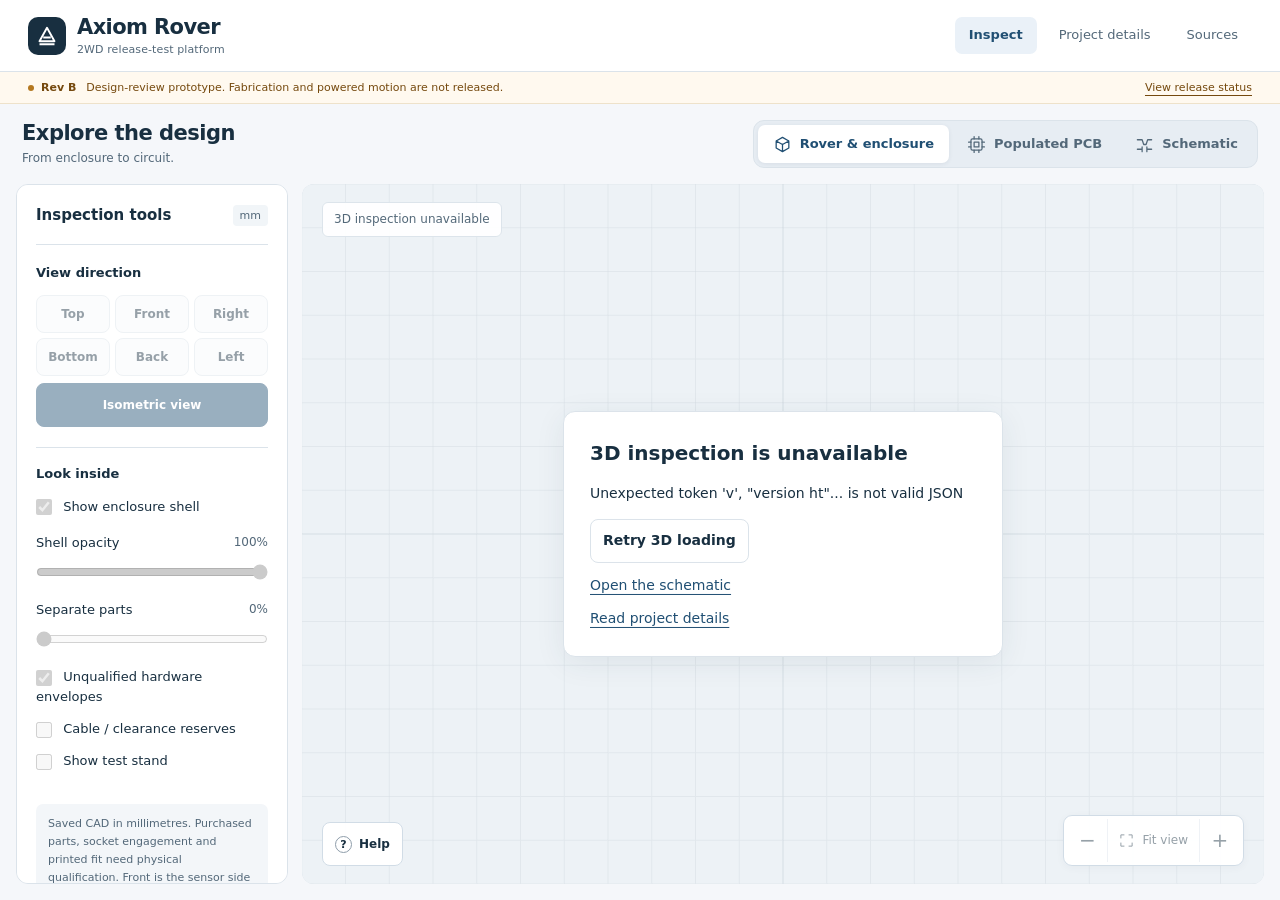
==== commit 7c12a960: "feat(viewer): refine inspection workbench and project UI" ====
--- a/viewer/index.html
+++ b/viewer/index.html
@@ -25,24 +25,27 @@
     <nav class="site-nav" aria-label="Site"><a href="./" aria-current="page">Inspect</a><a href="project.html">Project details</a><a href="credits.html">Sources</a></nav>
   </header>
   <div class="review-banner"><span class="revision">Rev B</span><span>Design-review prototype. Fabrication and powered motion are not released.</span><a href="project.html#release">View release status</a></div>
-  <div class="inspection-bar"><h1>CAD inspection</h1><nav class="mode-tabs" aria-label="Inspection mode"><button data-mode="rover" aria-pressed="true">Rover &amp; enclosure</button><button data-mode="pcb" aria-pressed="false">Populated PCB</button><button data-mode="schematic" aria-pressed="false">Schematic</button></nav><a class="mobile-controls" href="#controls">Controls ↓</a></div>
+  <div class="inspection-bar"><div class="inspection-title"><h1>Explore the design</h1><p>From enclosure to circuit.</p></div><nav class="mode-tabs" aria-label="Inspection mode"><button data-mode="rover" aria-pressed="true"><svg class="icon" viewBox="0 0 24 24" aria-hidden="true"><path d="m12 3 8 4.5v9L12 21l-8-4.5v-9L12 3Zm0 9 8-4.5M12 12 4 7.5M12 12v9"/></svg>Rover &amp; enclosure</button><button data-mode="pcb" aria-pressed="false"><svg class="icon" viewBox="0 0 24 24" aria-hidden="true"><rect x="5" y="5" width="14" height="14" rx="2"/><path d="M9 9h6v6H9zM9 2v3m6-3v3M9 19v3m6-3v3M2 9h3m-3 6h3M19 9h3m-3 6h3"/></svg>Populated PCB</button><button data-mode="schematic" aria-pressed="false"><svg class="icon" viewBox="0 0 24 24" aria-hidden="true"><path d="M3 6h6l2 6h3l2-6h5M3 18h6m6 0h6M9 15v6m6-6v6"/></svg>Schematic</button></nav><a class="mobile-controls" href="#controls">Inspection tools</a></div>
   <main id="inspection" tabindex="-1">
     <section id="stage" aria-label="CAD and drawing viewport" aria-describedby="hint" tabindex="0">
       <div id="status" role="status" aria-live="polite">Loading CAD geometry…</div>
       <div id="load-error" hidden><strong>3D inspection is unavailable</strong><p id="error-detail"></p><button id="retry">Retry 3D loading</button><a href="?mode=schematic">Open the schematic</a><a href="project.html">Read project details</a></div>
       <div id="drawing" hidden><img alt="Circuit drawing" draggable="false"></div>
-      <div id="hint">Drag to rotate · pinch or scroll to zoom · right-drag to pan.<br>Keyboard: arrows rotate, + / − zoom, Home fits. Double-click a part to focus.</div>
+      <div class="viewport-tools">
+        <details class="viewport-help"><summary><span aria-hidden="true">?</span> Help</summary><p id="hint">Drag to rotate, pinch or scroll to zoom, right-drag to pan. Keyboard: arrows choose sides, + / − zoom, Home fits. Double-click a part to focus.</p></details>
+        <div class="zoom-controls" role="group" aria-label="Viewport zoom"><button id="out" aria-label="Zoom out" disabled>−</button><button id="fit" disabled><svg class="icon" viewBox="0 0 24 24" aria-hidden="true"><path d="M8 3H3v5m13-5h5v5M3 16v5h5m13-5v5h-5"/></svg>Fit view</button><button id="in" aria-label="Zoom in" disabled>+</button></div>
+      </div>
       <noscript><div class="no-script"><img src="rover-preview.png" alt="Reference CAD of the rover's enclosure and populated carrier"><p>Enable JavaScript for interactive inspection. <a href="project.html">Project details</a>, <a href="../electronics/out/schematic/carrier.svg">the schematic</a> and <a href="carrier-populated.step" download>CAD downloads</a> remain available.</p></div></noscript>
     </section>
     <aside id="controls" aria-label="Inspection controls" tabindex="-1">
-      <a class="mobile-controls" href="#stage">Back to model ↑</a>
-      <fieldset id="view-controls" disabled><legend>View direction</legend><div class="views"><button data-view="top">Top</button><button data-view="front">Front</button><button data-view="right">Right</button><button data-view="bottom">Bottom</button><button data-view="back">Back</button><button data-view="left">Left</button></div><button id="iso" class="full-width" aria-pressed="true">3D angle</button></fieldset>
-      <div class="row"><button id="fit" disabled>Fit view</button><button id="in" aria-label="Zoom in" disabled>＋</button><button id="out" aria-label="Zoom out" disabled>−</button></div>
-      <fieldset id="rover-options" disabled><legend>Look inside</legend><label><input id="shell" type="checkbox" checked> Show enclosure shell</label><label>Shell opacity <input id="opacity" type="range" min="0.08" max="1" step=".02" value="1"></label><label>Separate parts <input id="explode" type="range" min="0" max="1" step=".02" value="0"></label><label><input id="envelopes" type="checkbox" checked> Unqualified hardware envelopes</label><label><input id="reserves" type="checkbox"> Cable / clearance reserves</label><label><input id="stand" type="checkbox"> Show test stand</label></fieldset>
+      <div class="panel-heading"><h2>Inspection tools</h2><span class="unit-label">mm</span></div><a class="mobile-controls" href="#stage">Back to model ↑</a>
+      <fieldset id="view-controls" disabled><legend>View direction</legend><div class="views"><button data-view="top">Top</button><button data-view="front">Front</button><button data-view="right">Right</button><button data-view="bottom">Bottom</button><button data-view="back">Back</button><button data-view="left">Left</button></div><button id="iso" class="full-width" aria-pressed="true">Isometric view</button></fieldset>
+
+      <fieldset id="rover-options" disabled><legend>Look inside</legend><label><input id="shell" type="checkbox" checked> Show enclosure shell</label><label class="range-label" for="opacity">Shell opacity <output id="opacity-value" for="opacity" aria-hidden="true">100%</output><input id="opacity" type="range" min="0.08" max="1" step=".02" value="1"></label><label class="range-label" for="explode">Separate parts <output id="explode-value" for="explode" aria-hidden="true">0%</output><input id="explode" type="range" min="0" max="1" step=".02" value="0"></label><label><input id="envelopes" type="checkbox" checked> Unqualified hardware envelopes</label><label><input id="reserves" type="checkbox"> Cable / clearance reserves</label><label><input id="stand" type="checkbox"> Show test stand</label></fieldset>
       <fieldset id="pcb-options" disabled hidden><legend>Board detail</legend><label><input id="components" type="checkbox" checked> Show components</label><div class="row"><button data-drawing="top" aria-pressed="false">Top routing</button><button data-drawing="bottom" aria-pressed="false">Bottom routing</button></div><button id="board3d" class="full-width">Return to 3D board</button></fieldset>
-      <p class="note" id="disclaimer">Saved CAD in millimetres. Physical fit and socket engagement remain unqualified. Front is the sensor side (+Y).</p>
+      <p class="note model-note" id="disclaimer">Saved CAD in millimetres. Physical fit and socket engagement remain unqualified. Front is the sensor side (+Y).</p>
       <details id="parts-panel"><summary>Individual parts</summary><div id="parts"><p class="note">Available when geometry has loaded.</p></div></details>
-      <div class="downloads"><h2>Review files</h2><a href="carrier-populated.step" download>Populated PCB STEP <span>16 MB</span></a><a href="../electronics/out/schematic/carrier.svg">Electrical schematic <span>SVG</span></a><a href="project.html">Specifications &amp; documentation</a><a href="credits.html">CAD sources &amp; licenses</a></div>
+      <div class="downloads"><h2>Review files</h2><a href="carrier-populated.step" download>Populated PCB STEP <span>16 MB</span></a><a href="../electronics/out/schematic/carrier.svg">Electrical schematic <span>SVG</span></a><a href="project.html">Specifications &amp; docs</a><a href="credits.html">CAD sources &amp; licenses</a></div>
       <p class="note">Reference geometry only. <a href="project.html#release">See what still needs verification.</a></p>
     </aside>
   </main>
--- a/viewer/styles.css
+++ b/viewer/styles.css
@@ -1,5 +1,194 @@
-:root{color-scheme:light;--ink:#202c35;--muted:#52646e;--blue:#203d4c;--line:#ced8dd;--paper:#fff;--ground:#e9edf0;--accent:#956024;font:14px/1.5 system-ui,-apple-system,BlinkMacSystemFont,"Segoe UI",sans-serif;color:var(--ink);background:#f7f9fa}
-*{box-sizing:border-box}body{margin:0}a{color:#205a79;text-underline-offset:3px}a:hover{color:#102f42}button,input,select{font:inherit}button{min-height:44px;border:1px solid #b8c6ce;background:#fff;color:var(--ink);border-radius:5px;padding:8px 12px;cursor:pointer}button:hover:not(:disabled){background:#e9f0f4}button[aria-pressed=true]{background:var(--blue);border-color:var(--blue);color:white}button:disabled{cursor:default;opacity:.5}:focus-visible{outline:3px solid #1479ac;outline-offset:3px}[hidden]{display:none!important}.skip-link{position:fixed;left:16px;top:-80px;z-index:20;background:white;padding:12px}.skip-link:focus{top:12px}.site-header{min-height:82px;display:flex;align-items:center;justify-content:space-between;gap:20px;padding:16px 28px;background:var(--paper);border-bottom:1px solid var(--line)}.brand{display:flex;gap:12px;align-items:center;text-decoration:none;color:var(--blue);font-size:23px;font-weight:750;line-height:1.2;letter-spacing:-.6px}.brand small{display:block;font-size:12px;font-weight:450;letter-spacing:0;color:var(--muted);margin-top:5px}.site-nav{display:flex;gap:8px}.site-nav a{padding:10px 12px;text-decoration:none;color:var(--muted)}.site-nav a[aria-current=page]{color:var(--blue);font-weight:650;text-decoration:underline;text-decoration-thickness:2px;text-underline-offset:8px}.review-banner{display:flex;align-items:center;gap:12px;padding:9px 28px;background:#fff6e8;border-bottom:1px solid #e6d3b5;font-size:12px;color:#674015}.review-banner a{color:inherit;margin-left:auto;white-space:nowrap}.revision{border:1px solid #b88037;border-radius:3px;padding:1px 6px;font-weight:700;white-space:nowrap}.inspection-bar{display:flex;align-items:center;gap:20px;padding:12px 28px;background:white;border-bottom:1px solid var(--line)}.inspection-bar h1{font-size:16px;margin:0;font-weight:600}.mode-tabs{display:flex;gap:6px;margin-left:auto}.viewer-page{height:100dvh;display:flex;flex-direction:column}.viewer-page main{display:grid;grid-template-columns:292px minmax(0,1fr);grid-template-areas:"controls stage";flex:1;min-height:0}.viewer-page aside{grid-area:controls;overflow:auto;padding:20px;background:#f9fbfc;border-right:1px solid var(--line)}fieldset{padding:0;margin:0 0 16px;border:0;min-width:0}legend,h2{font-size:14px;font-weight:700;margin:0 0 10px;padding:0}label{display:block;margin:12px 0}input[type=range]{width:100%;min-height:24px;accent-color:var(--blue)}input[type=checkbox]{accent-color:var(--blue);width:16px;height:16px;vertical-align:middle;margin:0 7px 0 0}.views{display:grid;grid-template-columns:repeat(3,1fr);gap:6px}.views button{padding:7px 3px}.row{display:flex;gap:7px;margin:10px 0 20px}.row button{flex:1}.full-width{width:100%;margin-top:7px}#stage{grid-area:stage;position:relative;min-width:0;min-height:0;overflow:hidden;background:var(--ground)}canvas{display:block;touch-action:none;width:100%;height:100%}#status{position:absolute;z-index:2;top:16px;left:18px;max-width:calc(100% - 36px);padding:8px 12px;background:#ffffffee;border:1px solid #dce3e7;border-radius:5px;font-size:12px;pointer-events:none}#hint{position:absolute;z-index:2;bottom:14px;left:18px;max-width:calc(100% - 36px);padding:8px 12px;background:#fffffff0;border-radius:5px;font-size:12px;pointer-events:none}#drawing{position:absolute;inset:0;overflow:hidden;background:#f7f5ef;touch-action:none}#drawing img{position:absolute;left:50%;top:50%;max-width:none;user-select:none;pointer-events:none}#load-error{position:absolute;z-index:3;top:50%;left:50%;transform:translate(-50%,-50%);width:min(440px,calc(100% - 32px));padding:24px;background:white;border:1px solid var(--line);border-radius:8px;box-shadow:0 4px 24px #203d4c14}#load-error strong{font-size:20px}#load-error a{display:block;margin-top:12px}#load-error p{overflow-wrap:anywhere}.note{font-size:12px;line-height:1.6;color:var(--muted)}details{border-top:1px solid var(--line);padding:14px 0}summary{cursor:pointer;font-weight:650;padding:4px 0}#parts label{font-size:12px;overflow-wrap:anywhere;min-height:26px;line-height:1.5}.downloads{border-top:1px solid var(--line);padding-top:18px}.downloads a{display:block;margin:12px 0}.downloads span{float:right;font-size:12px;color:var(--muted)}.mobile-controls{display:none}.no-script{position:absolute;z-index:4;inset:0;overflow:auto;background:var(--ground);padding:24px}.no-script img{max-width:100%;max-height:70%;object-fit:contain}.no-script p{max-width:60ch;background:white;padding:16px}.content{max-width:1040px;margin:auto;padding:48px 28px 64px}.content h1{font-size:clamp(30px,4vw,44px);line-height:1.15;letter-spacing:-1.3px;margin:0 0 20px;max-width:22ch}.lead{font-size:18px;line-height:1.65;max-width:62ch;color:var(--muted)}.content h2{font-size:24px;letter-spacing:-.5px;margin:38px 0 16px}.content h3{font-size:16px;margin:22px 0 8px}.content p,.content li{max-width:75ch}.content li{margin-bottom:10px}.project-intro{display:grid;grid-template-columns:1.1fr 1fr;gap:32px;align-items:center}.project-intro figure{margin:0}.project-intro img{width:100%;height:auto;border-radius:6px;border:1px solid var(--line)}.button-link{display:inline-block;background:var(--blue);color:#fff;text-decoration:none;border-radius:5px;padding:11px 16px;margin:8px 8px 8px 0}.button-link:hover{background:#305568;color:#fff}.specs{display:grid;grid-template-columns:1fr 1fr;gap:0 28px;margin:0}.specs>div{border-top:1px solid var(--line);padding:15px 0}.specs dt{font-weight:700;margin-bottom:5px}.specs dd{margin:0;color:var(--muted)}.release-box{padding:22px 24px;border-left:4px solid #b88037;background:#fff6e8}.release-box h2{margin-top:0}.resource-list{display:grid;grid-template-columns:1fr 1fr;gap:0 32px;padding:0;list-style:none}.resource-list li{border-top:1px solid var(--line);padding:14px 0;margin:0}.resource-list small{display:block;margin-top:6px;color:var(--muted)}.site-footer{border-top:1px solid var(--line);padding:24px 28px;display:flex;justify-content:space-between;gap:16px;color:var(--muted);font-size:12px}.site-footer a{margin-left:14px}html{scroll-padding-top:16px}
-@media(max-width:900px){.site-header{padding:14px 20px}.inspection-bar{padding:12px 20px;flex-wrap:wrap;gap:10px}.inspection-bar h1{font-size:14px}.mode-tabs button{font-size:13px;padding:8px 10px}.viewer-page main{grid-template-columns:252px minmax(0,1fr)}.review-banner{padding:9px 20px}.review-banner a{white-space:normal}.viewer-page aside{padding:16px}}
-@media(max-width:700px){.viewer-page{height:auto;min-height:100dvh}.site-header{padding:16px;align-items:flex-start;gap:14px;flex-wrap:wrap}.brand{font-size:22px}.site-nav{gap:0;margin-left:auto}.site-nav a{padding:8px;font-size:13px}.review-banner{padding:10px 16px;align-items:flex-start;gap:8px;flex-wrap:wrap}.review-banner>span:nth-child(2){flex:1;min-width:200px}.review-banner a{margin-left:0}.inspection-bar{padding:12px 16px;gap:10px}.inspection-bar h1{flex:1}.mode-tabs{order:3;flex-basis:100%;margin:0;gap:5px}.mode-tabs button{flex:1;padding:8px 5px;font-size:12px}.mobile-controls{display:inline-block;font-size:12px}.viewer-page main{display:flex;flex-direction:column;min-height:0}.viewer-page #stage{height:62dvh;min-height:360px;max-height:720px;flex:none}.viewer-page aside{padding:22px 20px;border-right:0;border-top:1px solid var(--line);overflow:visible}.viewer-page aside>.mobile-controls{float:right;margin-bottom:12px}#view-controls{clear:both}#status{top:10px;left:10px;max-width:calc(100% - 20px);font-size:11px}#hint{bottom:10px;left:10px;max-width:calc(100% - 20px);font-size:11px}.content{padding:32px 20px 44px}.project-intro{grid-template-columns:1fr;gap:20px}.project-intro img{max-width:520px}.specs,.resource-list{grid-template-columns:1fr}.lead{font-size:16px}.site-footer{padding:22px 20px;flex-direction:column}.site-footer a{margin:0 14px 0 0}}
-@media(prefers-reduced-motion:reduce){*,*::before,*::after{scroll-behavior:auto!important}}
+:root {
+  color-scheme: light;
+  --ink: #182f40;
+  --muted: #536879;
+  --blue: #204f73;
+  --line: #dbe3ea;
+  --paper: #fff;
+  --ground: #edf2f6;
+  --accent: #285fca;
+  font: 14px/1.55 system-ui, -apple-system, BlinkMacSystemFont, "Segoe UI", sans-serif;
+  color: var(--ink);
+  background: #f5f7fa;
+}
+* { box-sizing: border-box; }
+body { margin: 0; }
+a { color: var(--blue); text-underline-offset: 4px; }
+a:hover { color: #12344e; }
+button, input, select { font: inherit; }
+button { min-height: 44px; border: 1px solid var(--line); background: #fff; color: var(--ink); border-radius: 8px; padding: 8px 12px; cursor: pointer; font-weight: 550; }
+button:hover:not(:disabled) { background: #eef4fa; border-color: #9eafc2; }
+button[aria-pressed=true] { color: #fff; background: var(--blue); border-color: var(--blue); }
+button:disabled { cursor: default; opacity: .45; }
+:focus-visible { outline: 3px solid #3976d7; outline-offset: 3px; }
+[hidden] { display: none !important; }
+.icon { width: 19px; height: 19px; flex: none; fill: none; stroke: currentColor; stroke-width: 1.6; stroke-linecap: round; stroke-linejoin: round; vertical-align: middle; }
+.skip-link { position: fixed; left: 16px; top: -80px; z-index: 20; background: white; padding: 12px; }
+.skip-link:focus { top: 12px; }
+.site-header { min-height: 72px; display: flex; align-items: center; justify-content: space-between; gap: 24px; padding: 12px 28px; background: var(--paper); border-bottom: 1px solid var(--line); }
+.brand { display: flex; gap: 11px; align-items: center; color: var(--ink); text-decoration: none; font-size: 21px; font-weight: 750; line-height: 1.15; letter-spacing: -.6px; }
+.brand > svg { width: 38px; height: 38px; padding: 7px; border-radius: 10px; background: var(--ink); color: #fff; }
+.brand small { display: block; font-size: 11px; font-weight: 450; letter-spacing: .1px; color: var(--muted); margin-top: 5px; }
+.site-nav { display: flex; gap: 8px; align-items: center; }
+.site-nav a { padding: 8px 14px; border-radius: 7px; text-decoration: none; color: var(--muted); font-size: 13px; }
+.site-nav a:hover { background: #f3f6f9; }
+.site-nav a[aria-current=page] { color: var(--blue); background: #eaf1f8; font-weight: 650; }
+.review-banner { display: flex; align-items: center; gap: 10px; padding: 7px 28px; background: #fff9ef; border-bottom: 1px solid #eee2ca; font-size: 11px; color: #75490e; }
+.review-banner a { color: inherit; margin-left: auto; white-space: nowrap; }
+.revision { font-weight: 750; white-space: nowrap; }
+.revision::before { content: ""; display: inline-block; width: 6px; height: 6px; border-radius: 50%; background: #b47820; margin-right: 7px; vertical-align: middle; }
+.inspection-bar { display: flex; align-items: center; gap: 24px; padding: 16px 22px; }
+.inspection-title h1 { font-size: 21px; line-height: 1.2; letter-spacing: -.5px; margin: 0; font-weight: 700; }
+.inspection-title p { font-size: 12px; color: var(--muted); margin: 3px 0 0; }
+.mode-tabs { display: flex; gap: 3px; margin-left: auto; padding: 4px; border: 1px solid var(--line); background: #e7edf3; border-radius: 11px; }
+.mode-tabs button { display: flex; align-items: center; justify-content: center; gap: 8px; min-height: 38px; padding: 7px 15px; border: 0; color: var(--muted); background: transparent; font-size: 13px; border-radius: 7px; }
+.mode-tabs button:hover:not(:disabled) { background: #f5f8fb; }
+.mode-tabs button[aria-pressed=true] { color: var(--blue); background: white; box-shadow: 0 1px 4px #24394d14; }
+.viewer-page { height: 100dvh; display: flex; flex-direction: column; }
+.viewer-page main { display: grid; grid-template-columns: 272px minmax(0, 1fr); grid-template-areas: "controls stage"; gap: 14px; padding: 0 16px 16px; flex: 1; min-height: 0; }
+.viewer-page aside { grid-area: controls; overflow: auto; padding: 19px; background: var(--paper); border: 1px solid var(--line); border-radius: 12px; scrollbar-width: thin; scrollbar-color: #c1cdd8 transparent; }
+.panel-heading { display: flex; align-items: center; justify-content: space-between; padding-bottom: 17px; margin-bottom: 18px; border-bottom: 1px solid var(--line); }
+.panel-heading h2 { font-size: 15px; margin: 0; }
+.unit-label { font-size: 11px; color: var(--muted); background: #f1f5f8; padding: 2px 7px; border-radius: 4px; }
+fieldset { padding: 0; margin: 0 0 20px; border: 0; min-width: 0; }
+legend, h2 { font-size: 13px; font-weight: 700; margin: 0 0 12px; padding: 0; }
+label { display: block; margin: 12px 0; font-size: 13px; }
+input[type=range] { display: block; width: 100%; min-height: 24px; margin: 7px 0 0; accent-color: var(--blue); }
+input[type=checkbox] { accent-color: var(--blue); width: 16px; height: 16px; vertical-align: middle; margin: 0 7px 0 0; }
+.range-label { margin: 16px 0; }
+.range-label output { float: right; color: var(--muted); font-size: 12px; font-variant-numeric: tabular-nums; }
+.views { display: grid; grid-template-columns: repeat(3, 1fr); gap: 5px; }
+.views button { padding: 7px 3px; font-size: 12px; min-height: 38px; background: #f7f9fb; }
+.views button[aria-pressed=true] { color: var(--blue); background: #eaf1fb; border-color: #8bacd7; }
+.row { display: flex; gap: 7px; margin: 10px 0 16px; }
+.row button { flex: 1; font-size: 12px; padding: 7px; }
+.full-width { width: 100%; margin-top: 7px; font-size: 12px; }
+#rover-options, #pcb-options { border-top: 1px solid var(--line); padding-top: 16px; }
+#rover-options legend, #pcb-options legend { float: left; width: 100%; }
+#rover-options legend + *, #pcb-options legend + * { clear: both; }
+#stage { grid-area: stage; position: relative; min-width: 0; min-height: 0; overflow: hidden; background: var(--ground); border-radius: 12px; box-shadow: inset 0 0 0 1px #dce4eb; }
+canvas { display: block; touch-action: none; width: 100%; height: 100%; }
+#status { position: absolute; z-index: 2; top: 18px; left: 20px; max-width: calc(100% - 40px); padding: 7px 11px; background: #ffffffed; border: 1px solid #dce4eb; border-radius: 6px; font-size: 12px; color: var(--muted); pointer-events: none; }
+.viewport-tools { position: absolute; z-index: 3; bottom: 18px; left: 20px; right: 20px; display: flex; justify-content: space-between; align-items: flex-end; gap: 12px; pointer-events: none; }
+.viewport-tools > * { pointer-events: auto; }
+.viewport-help { position: relative; border: 0; padding: 0; }
+.viewport-help summary { display: flex; align-items: center; gap: 7px; min-height: 44px; padding: 9px 12px; border: 1px solid #d1dce6; background: #fffffff5; border-radius: 8px; font-size: 12px; font-weight: 550; list-style: none; cursor: pointer; }
+.viewport-help summary::-webkit-details-marker { display: none; }
+.viewport-help summary span { border: 1px solid #8d9ca9; border-radius: 50%; width: 17px; height: 17px; text-align: center; line-height: 15px; font-size: 11px; }
+.viewport-help[open] summary { background: var(--blue); color: #fff; border-color: var(--blue); }
+#hint { position: absolute; bottom: calc(100% + 10px); left: 0; width: 300px; max-width: calc(100vw - 40px); padding: 16px; background: #fff; border: 1px solid var(--line); border-radius: 10px; box-shadow: 0 5px 24px #223c5314; font-size: 12px; line-height: 1.75; margin: 0; }
+.zoom-controls { display: flex; padding: 3px; background: #fffffff5; border: 1px solid #d1dce6; border-radius: 9px; box-shadow: 0 2px 8px #273b4c0a; }
+.zoom-controls button { display: inline-flex; align-items: center; justify-content: center; gap: 8px; min-width: 40px; min-height: 38px; padding: 6px 11px; border: 0; background: transparent; font-size: 20px; font-weight: 450; }
+.zoom-controls #fit { font-size: 12px; border-left: 1px solid var(--line); border-right: 1px solid var(--line); border-radius: 0; }
+.zoom-controls .icon { width: 15px; height: 15px; }
+#drawing { position: absolute; inset: 0; overflow: hidden; background: #f7f5ef; touch-action: none; }
+#drawing img { position: absolute; left: 50%; top: 50%; max-width: none; user-select: none; pointer-events: none; }
+#load-error { position: absolute; z-index: 4; top: 50%; left: 50%; transform: translate(-50%, -50%); width: min(440px, calc(100% - 32px)); padding: 26px; background: white; border: 1px solid var(--line); border-radius: 12px; box-shadow: 0 6px 30px #203d4c14; }
+#load-error strong { font-size: 20px; }
+#load-error a { display: block; margin-top: 12px; }
+#load-error p { overflow-wrap: anywhere; }
+.note { font-size: 12px; line-height: 1.65; color: var(--muted); }
+.model-note { background: #f3f6f9; border-radius: 7px; padding: 11px 12px; font-size: 11px; }
+details { border-top: 1px solid var(--line); padding: 14px 0; }
+summary { cursor: pointer; font-weight: 650; padding: 4px 0; font-size: 13px; }
+#parts label { font-size: 12px; overflow-wrap: anywhere; min-height: 26px; line-height: 1.5; }
+.downloads { border-top: 1px solid var(--line); padding-top: 17px; }
+.downloads a { display: flex; justify-content: space-between; gap: 10px; padding: 9px 0; text-decoration: none; font-size: 12px; }
+.downloads a:hover { text-decoration: underline; }
+.downloads span { font-size: 10px; color: var(--muted); background: #f0f4f7; padding: 1px 5px; border-radius: 4px; align-self: center; white-space: nowrap; }
+.mobile-controls { display: none; }
+.no-script { position: absolute; z-index: 5; inset: 0; overflow: auto; background: var(--ground); padding: 24px; }
+.no-script img { max-width: 100%; max-height: 70%; object-fit: contain; }
+.no-script p { max-width: 60ch; background: white; padding: 16px; }
+.content { max-width: 1160px; margin: auto; padding: 58px 36px 72px; }
+.content h1 { font-size: clamp(34px, 4.2vw, 54px); font-weight: 720; line-height: 1.08; letter-spacing: -1.9px; margin: 0 0 24px; max-width: 18ch; }
+.lead { font-size: 18px; line-height: 1.7; max-width: 52ch; color: var(--muted); }
+.content h2 { font-size: 26px; letter-spacing: -.65px; margin: 44px 0 16px; }
+.content h3 { font-size: 16px; margin: 22px 0 8px; }
+.content p, .content li { max-width: 75ch; }
+.content li { margin-bottom: 10px; }
+.project-intro { display: grid; grid-template-columns: .85fr 1fr; gap: 44px; align-items: center; margin-bottom: 40px; }
+.project-intro figure { margin: 0; }
+.project-intro img { display: block; width: 100%; height: auto; border-radius: 14px; border: 1px solid #d2dde6; }
+.project-intro figcaption { padding: 10px 2px; font-size: 11px; }
+.hero-actions { display: flex; flex-wrap: wrap; align-items: center; gap: 18px; margin-top: 24px; }
+.hero-actions > a { display: inline-flex; align-items: center; white-space: nowrap; font-size: 13px; }
+.button-link { display: inline-flex; align-items: center; gap: 18px; background: var(--blue); color: white; text-decoration: none; border-radius: 8px; padding: 12px 17px; font-weight: 600; }
+.button-link:hover { background: #183e5b; color: white; }
+.page-index { display: flex; flex-wrap: wrap; gap: 8px 24px; padding: 18px 0; border-top: 1px solid var(--line); border-bottom: 1px solid var(--line); margin-bottom: 26px; }
+.page-index a { font-size: 13px; text-decoration: none; padding: 5px 0; font-weight: 600; }
+.page-index a:hover { text-decoration: underline; }
+.project-context { color: var(--muted); }
+.specs { display: grid; grid-template-columns: 1fr 1fr; gap: 0 40px; margin: 24px 0 38px; }
+.specs > div { border-top: 1px solid var(--line); padding: 18px 0; }
+.specs dt { font-size: 13px; font-weight: 700; margin-bottom: 8px; }
+.specs dd { margin: 0; color: var(--muted); font-size: 14px; line-height: 1.7; }
+.release-box { padding: 28px 30px; border: 1px solid #e7d6b9; border-left: 4px solid #b88037; background: #fffaef; border-radius: 0 12px 12px 0; }
+.release-box h2 { margin-top: 0; font-size: 23px; }
+.resource-list { display: grid; grid-template-columns: 1fr 1fr; gap: 0 32px; padding: 0; list-style: none; }
+.resource-list > * { border-top: 1px solid var(--line); padding: 18px 0; margin: 0; }
+.resource-list a { font-weight: 600; font-size: 14px; }
+.resource-list small { display: block; margin-top: 6px; color: var(--muted); font-size: 12px; }
+.credits-page .content { max-width: 900px; }
+.credits-page .content > ul { list-style: none; padding: 0; margin-top: 32px; }
+.credits-page .content > ul > li { padding: 20px 0; border-top: 1px solid var(--line); line-height: 1.8; }
+.site-footer { border-top: 1px solid var(--line); padding: 24px 28px; display: flex; justify-content: space-between; gap: 16px; color: var(--muted); font-size: 12px; }
+.site-footer a { margin-left: 14px; }
+html { scroll-padding-top: 20px; }
+@media (max-width: 1000px) {
+  .site-header { padding: 12px 20px; }
+  .inspection-bar { gap: 14px; }
+  .inspection-title h1 { font-size: 18px; }
+  .mode-tabs button { padding: 7px 10px; font-size: 12px; }
+  .viewer-page main { grid-template-columns: 250px minmax(0, 1fr); }
+  .viewer-page aside { padding: 16px; }
+  .review-banner { padding: 7px 20px; }
+  .project-intro { gap: 28px; }
+  .content { padding: 42px 28px 60px; }
+}
+@media (max-width: 700px) {
+  .viewer-page { height: auto; min-height: 100dvh; }
+  .site-header { padding: 13px 16px 10px; flex-wrap: wrap; gap: 12px; }
+  .brand { font-size: 20px; }
+  .brand > svg { width: 34px; height: 34px; }
+  .brand small { font-size: 10px; }
+  .site-nav { gap: 5px; width: 100%; }
+  .site-nav a { padding: 7px 13px; text-align: center; font-size: 12px; flex: 1; }
+  .review-banner { padding: 9px 16px; gap: 5px 8px; flex-wrap: wrap; }
+  .review-banner > span:nth-child(2) { flex: 1; min-width: 200px; }
+  .review-banner a { margin-left: 0; }
+  .inspection-bar { padding: 14px 14px 12px; flex-wrap: wrap; gap: 12px; }
+  .inspection-title { flex: 1; }
+  .inspection-title h1 { font-size: 18px; }
+  .inspection-title p { display: none; }
+  .mode-tabs { order: 3; width: 100%; margin: 0; gap: 2px; padding: 3px; }
+  .mode-tabs button { flex: 1; padding: 8px 5px; font-size: 11px; gap: 5px; }
+  .mode-tabs .icon { width: 15px; height: 15px; }
+  .mobile-controls { display: inline-block; font-size: 12px; }
+  .viewer-page main { display: flex; flex-direction: column; padding: 0; gap: 0; min-height: 0; }
+  .viewer-page #stage { height: 62dvh; min-height: 360px; max-height: 720px; flex: none; border-radius: 0; box-shadow: none; }
+  .viewer-page aside { padding: 22px 20px; border-radius: 0; border: 0; border-top: 1px solid var(--line); overflow: visible; }
+  .viewer-page aside > .mobile-controls { display: block; margin: -5px 0 20px; }
+  .panel-heading { margin-bottom: 14px; }
+  .views button { min-height: 44px; }
+  #status { top: 12px; left: 14px; max-width: calc(100% - 28px); font-size: 11px; }
+  .viewport-tools { bottom: 14px; left: 14px; right: 14px; }
+  .zoom-controls button { min-height: 40px; }
+  .content { padding: 34px 22px 48px; }
+  .content h1 { font-size: 38px; letter-spacing: -1.4px; max-width: 17ch; }
+  .project-intro { grid-template-columns: 1fr; gap: 28px; margin-bottom: 20px; }
+  .project-intro img { max-width: 520px; }
+  .hero-actions { gap: 15px; }
+  .page-index { gap: 8px 20px; padding: 14px 0; }
+  .page-index a { font-size: 12px; }
+  .specs, .resource-list { grid-template-columns: 1fr; }
+  .specs { margin-top: 20px; }
+  .specs > div { padding: 16px 0; }
+  .lead { font-size: 16px; }
+  .release-box { padding: 23px 20px; }
+  .site-footer { padding: 22px 20px; flex-direction: column; }
+  .site-footer a { margin: 0 14px 0 0; }
+}
+@media (prefers-reduced-motion: reduce) {
+  *, *::before, *::after { scroll-behavior: auto !important; }
+}
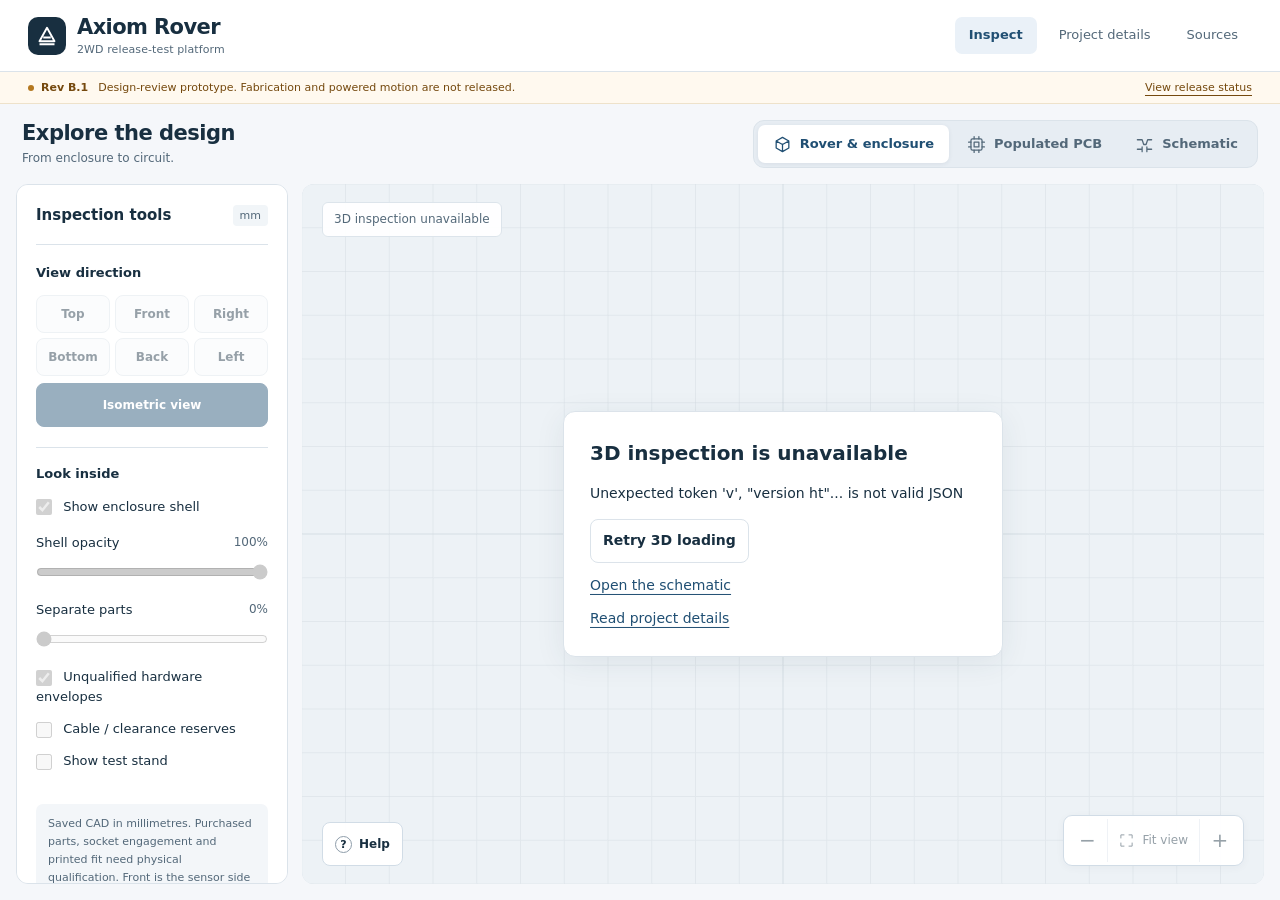
==== commit 7240196c: "feat(pcb): improve Rev B.1 reliability and serviceability" ====
--- a/viewer/index.html
+++ b/viewer/index.html
@@ -4,9 +4,9 @@
   <meta charset="utf-8">
   <meta name="viewport" content="width=device-width,initial-scale=1">
   <meta name="theme-color" content="#203d4c">
-  <meta name="description" content="Inspect Axiom Rover's Rev B enclosure, populated PCB and schematic. Explore the reference CAD, design specifications and outstanding hardware release gates.">
+  <meta name="description" content="Inspect Axiom Rover's Rev B.1 carrier, enclosure and schematic. Explore the reference CAD, design specifications and outstanding hardware release gates.">
   <meta property="og:title" content="Axiom Rover · Interactive CAD inspection">
-  <meta property="og:description" content="Explore the 2WD test platform, Pi 5 carrier and Shrike controller. Rev B is a design-review prototype; physical qualification is pending.">
+  <meta property="og:description" content="Explore the 2WD test platform, Pi 5 carrier and Shrike controller. Rev B.1 is a design-review prototype; physical qualification is pending.">
   <meta property="og:type" content="website">
   <meta property="og:url" content="https://axiom-rover.vercel.app/">
   <meta property="og:image" content="https://axiom-rover.vercel.app/viewer/rover-preview.png">
@@ -24,7 +24,7 @@
     <a class="brand" href="./"><svg viewBox="0 0 32 32" width="32" height="32" aria-hidden="true"><path d="M6 23 16 5l10 18H6Zm5-5h10M6 27h20" fill="none" stroke="currentColor" stroke-width="2.5" stroke-linejoin="round"/></svg><span>Axiom Rover<small>2WD release-test platform</small></span></a>
     <nav class="site-nav" aria-label="Site"><a href="./" aria-current="page">Inspect</a><a href="project.html">Project details</a><a href="credits.html">Sources</a></nav>
   </header>
-  <div class="review-banner"><span class="revision">Rev B</span><span>Design-review prototype. Fabrication and powered motion are not released.</span><a href="project.html#release">View release status</a></div>
+  <div class="review-banner"><span class="revision">Rev B.1</span><span>Design-review prototype. Fabrication and powered motion are not released.</span><a href="project.html#release">View release status</a></div>
   <div class="inspection-bar"><div class="inspection-title"><h1>Explore the design</h1><p>From enclosure to circuit.</p></div><nav class="mode-tabs" aria-label="Inspection mode"><button data-mode="rover" aria-pressed="true"><svg class="icon" viewBox="0 0 24 24" aria-hidden="true"><path d="m12 3 8 4.5v9L12 21l-8-4.5v-9L12 3Zm0 9 8-4.5M12 12 4 7.5M12 12v9"/></svg>Rover &amp; enclosure</button><button data-mode="pcb" aria-pressed="false"><svg class="icon" viewBox="0 0 24 24" aria-hidden="true"><rect x="5" y="5" width="14" height="14" rx="2"/><path d="M9 9h6v6H9zM9 2v3m6-3v3M9 19v3m6-3v3M2 9h3m-3 6h3M19 9h3m-3 6h3"/></svg>Populated PCB</button><button data-mode="schematic" aria-pressed="false"><svg class="icon" viewBox="0 0 24 24" aria-hidden="true"><path d="M3 6h6l2 6h3l2-6h5M3 18h6m6 0h6M9 15v6m6-6v6"/></svg>Schematic</button></nav><a class="mobile-controls" href="#controls">Inspection tools</a></div>
   <main id="inspection" tabindex="-1">
     <section id="stage" aria-label="CAD and drawing viewport" aria-describedby="hint" tabindex="0">
